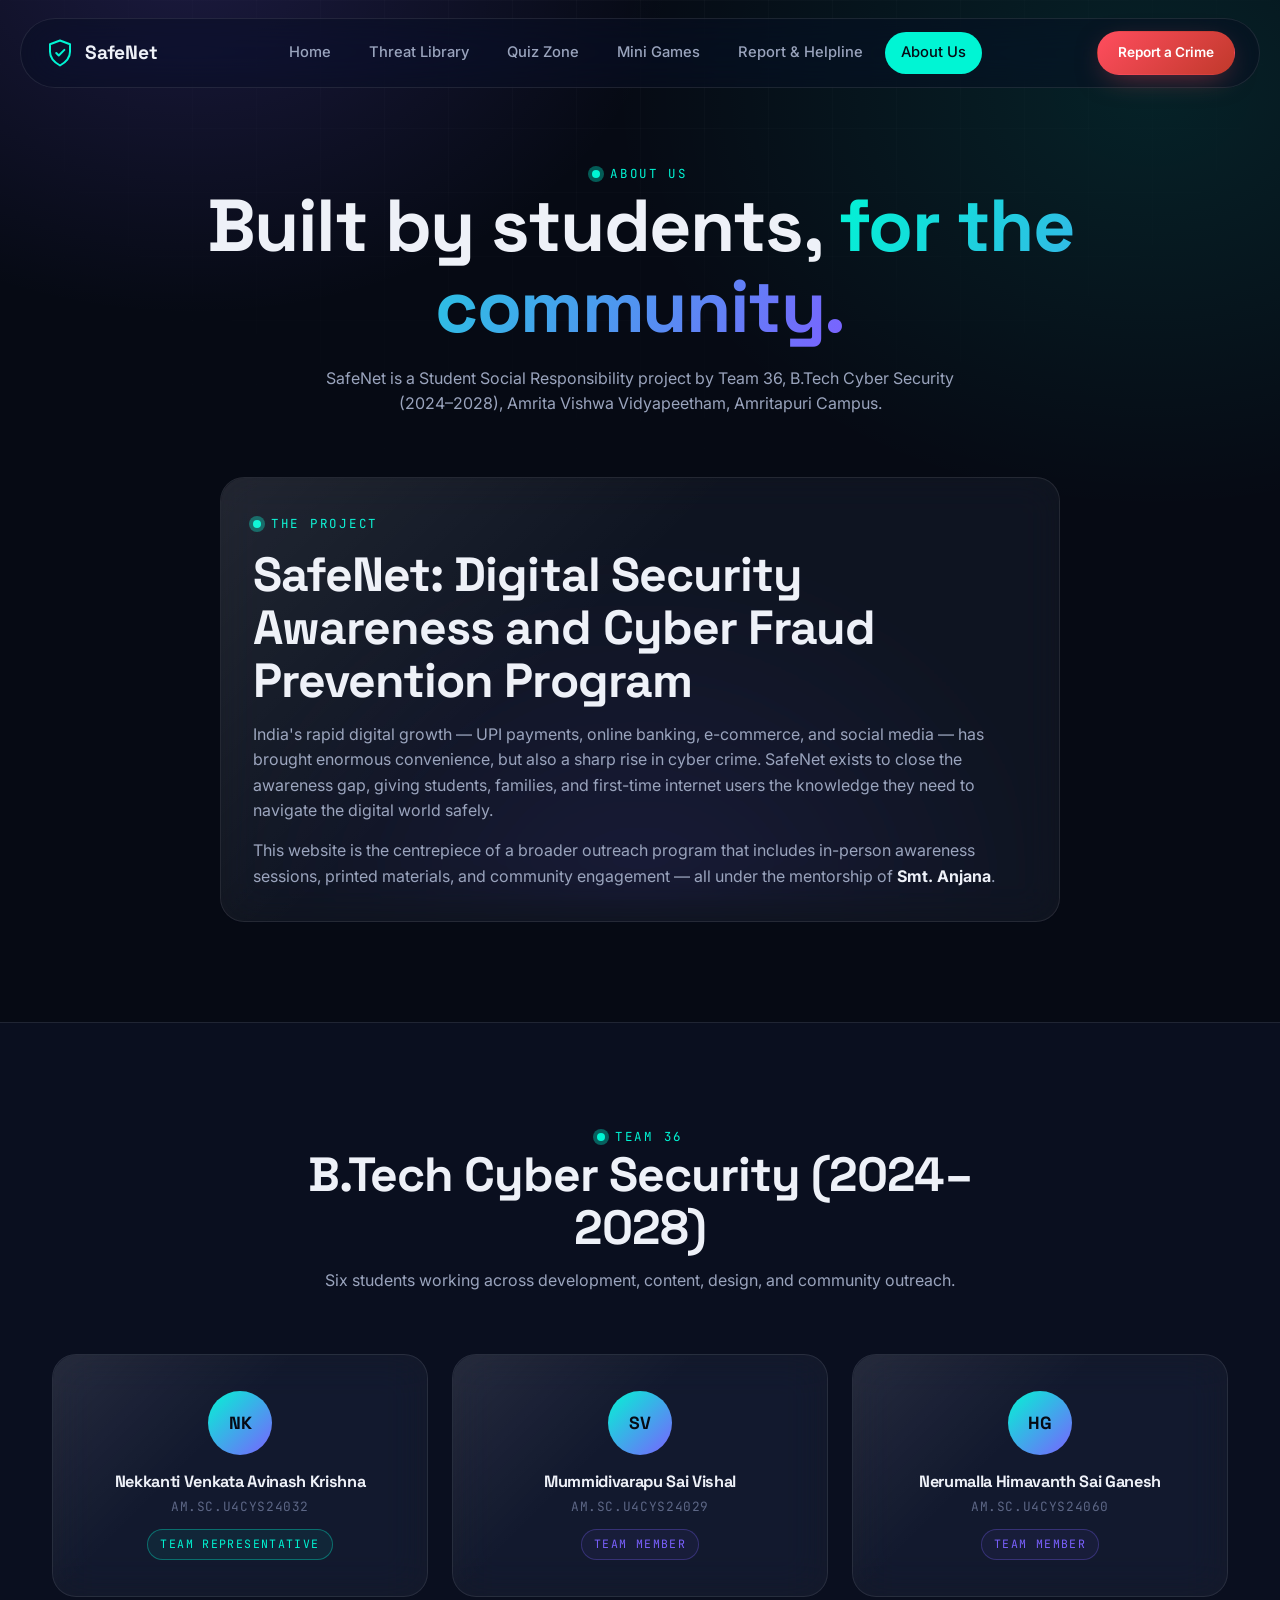
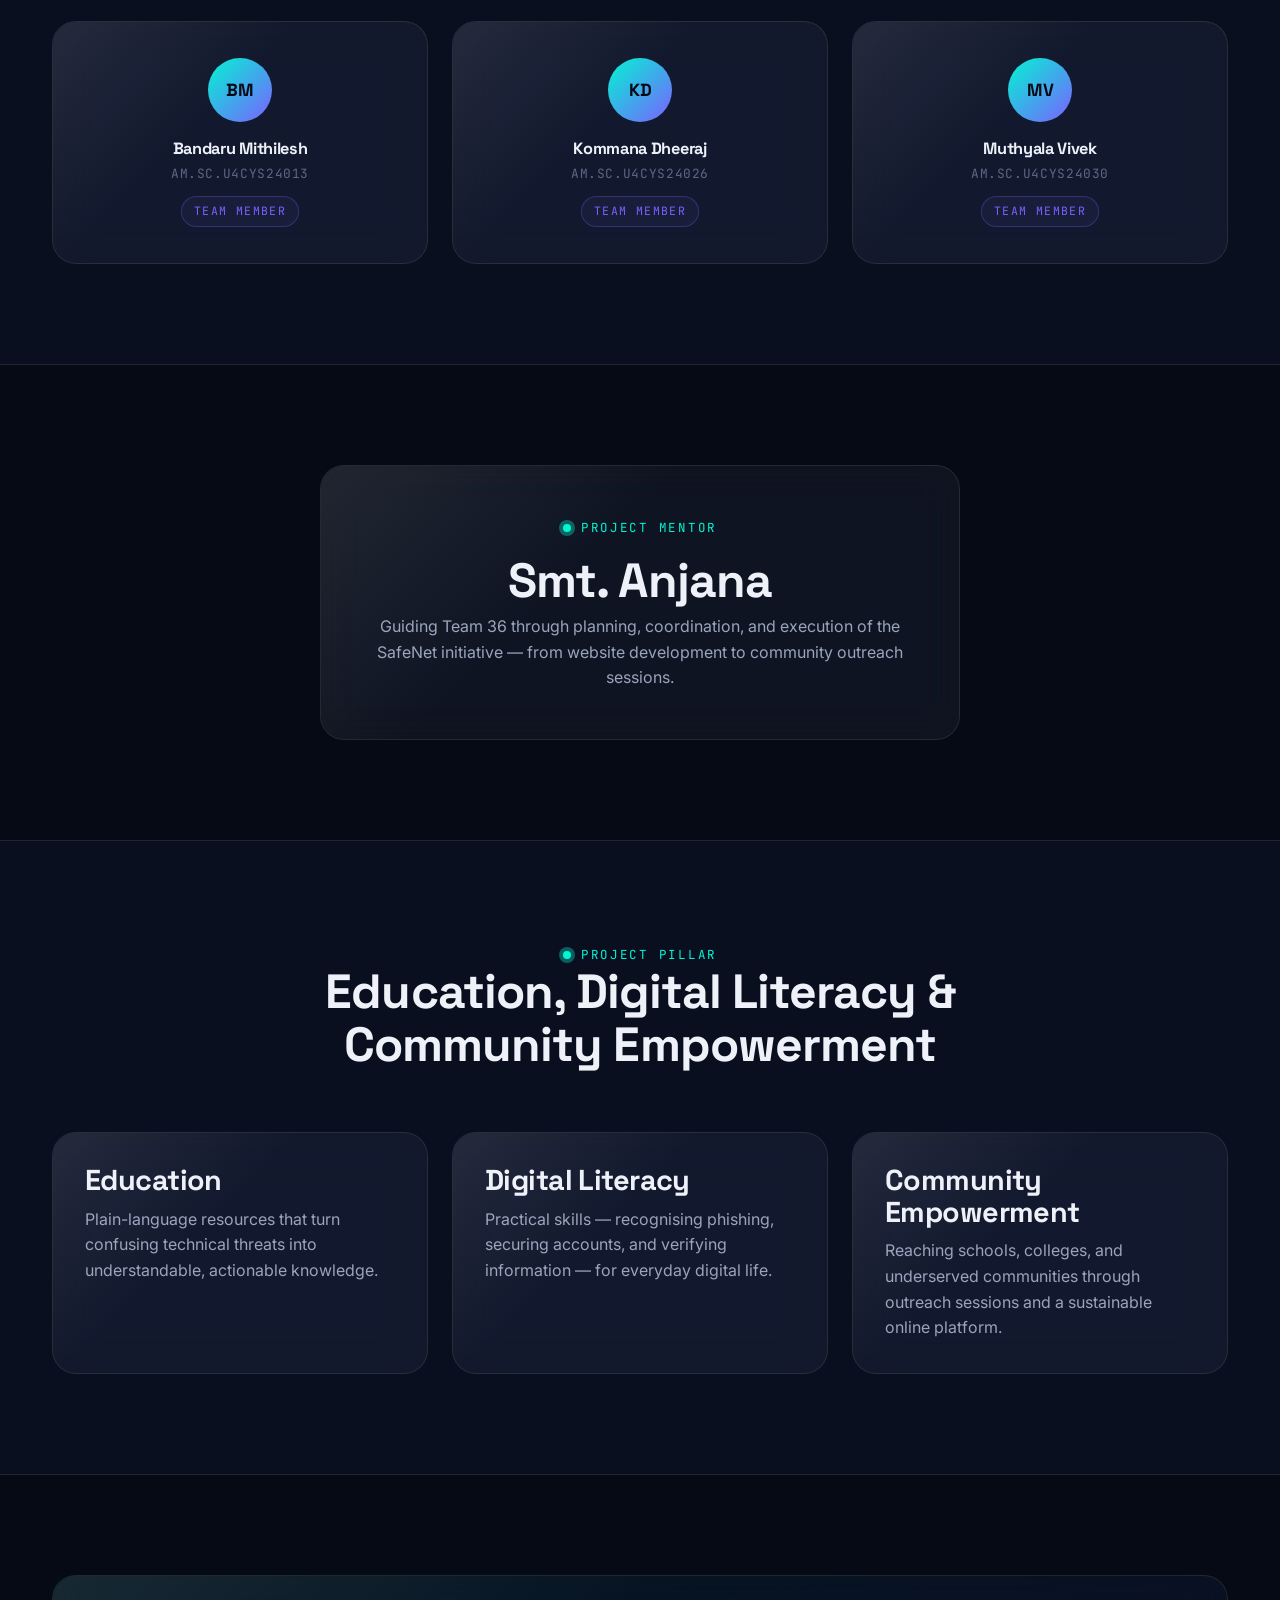
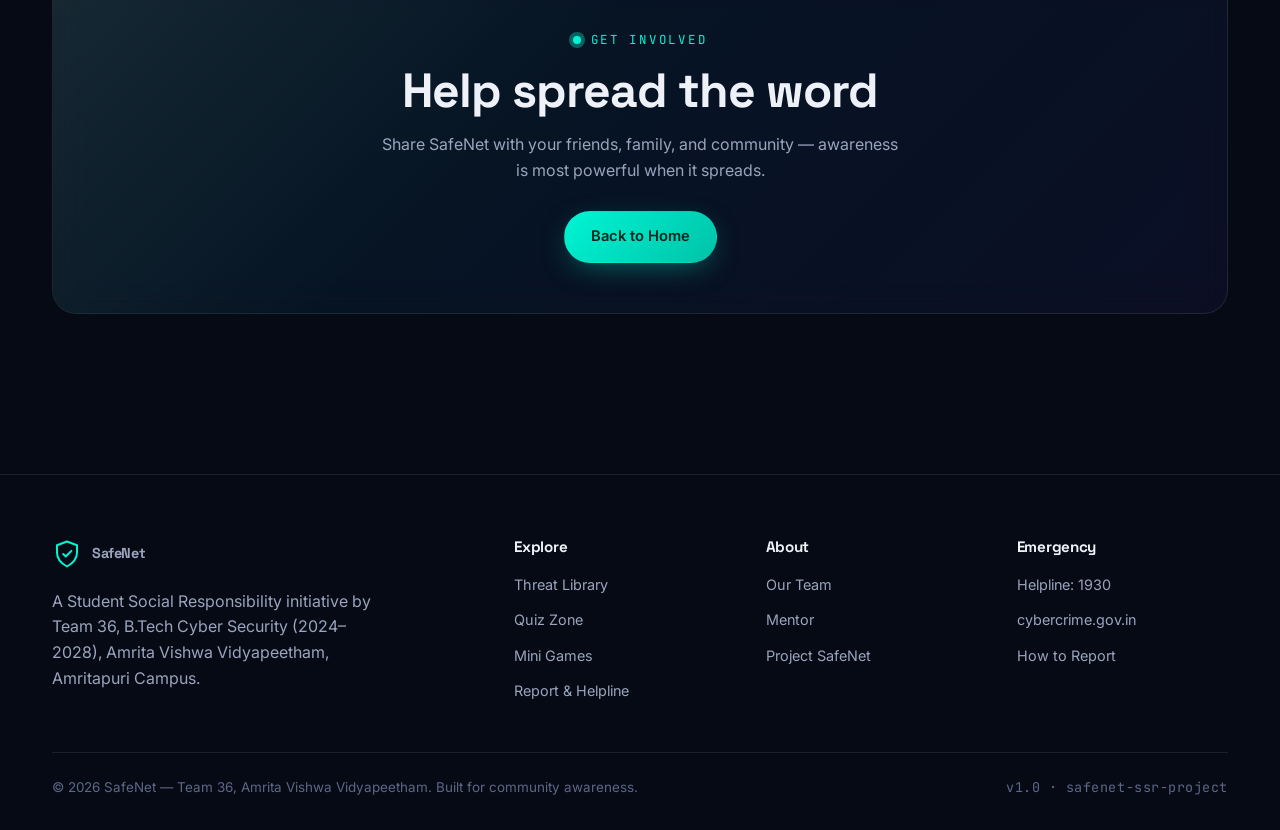
==== about.html @ ca253877 "Initial SafeNet website" ====
<!DOCTYPE html>
<html lang="en">
<head>
<meta charset="UTF-8">
<meta name="viewport" content="width=device-width, initial-scale=1.0">
<title>About Us — SafeNet</title>
<meta name="description" content="Meet Team 36 — B.Tech Cyber Security students at Amrita Vishwa Vidyapeetham, Amritapuri, behind the SafeNet digital security awareness project.">
<link rel="preconnect" href="https://fonts.googleapis.com">
<link rel="preconnect" href="https://fonts.gstatic.com" crossorigin>
<link href="https://fonts.googleapis.com/css2?family=Space+Grotesk:wght@500;700&family=Inter:wght@400;500;600;700&family=JetBrains+Mono:wght@400;500&display=swap" rel="stylesheet">
<link rel="stylesheet" href="css/style.css">
<link rel="stylesheet" href="css/about.css">
</head>
<body>
<div class="ambient-bg"></div>

<header class="navbar">
  <div class="nav-inner">
    <a href="index.html" class="nav-brand">
      <span class="shield">
        <svg viewBox="0 0 24 24" fill="none" xmlns="http://www.w3.org/2000/svg">
          <path d="M12 2L4 5V11C4 16 7.5 19.5 12 22C16.5 19.5 20 16 20 11V5L12 2Z" stroke="#00f5d4" stroke-width="1.6" stroke-linejoin="round"/>
          <path d="M9 12L11 14L15.5 9.5" stroke="#00f5d4" stroke-width="1.6" stroke-linecap="round" stroke-linejoin="round"/>
        </svg>
      </span>
      SafeNet
    </a>
    <nav class="nav-links">
      <a href="index.html">Home</a>
      <a href="learn.html">Threat Library</a>
      <a href="quiz.html">Quiz Zone</a>
      <a href="games.html">Mini Games</a>
      <a href="report.html">Report &amp; Helpline</a>
      <a href="about.html" class="active">About Us</a>
    </nav>
    <div class="nav-cta">
      <a href="report.html" class="btn btn-danger" style="padding:10px 20px; font-size:0.85rem;">Report a Crime</a>
      <button class="nav-toggle" aria-label="Toggle navigation">☰</button>
    </div>
  </div>
</header>

<section class="page-header">
  <div class="container">
    <span class="eyebrow">About Us</span>
    <h1>Built by students, <span class="gradient-text">for the community.</span></h1>
    <p>SafeNet is a Student Social Responsibility project by Team 36, B.Tech Cyber Security (2024–2028), Amrita Vishwa Vidyapeetham, Amritapuri Campus.</p>
  </div>
</section>

<!-- ===================== PROJECT OVERVIEW ===================== -->
<section class="section" id="project" style="padding-top:0;">
  <div class="container">
    <div class="glass card reveal" style="max-width:840px; margin:0 auto;">
      <span class="eyebrow">The project</span>
      <h2 style="margin:14px 0;">SafeNet: Digital Security Awareness and Cyber Fraud Prevention Program</h2>
      <p>India's rapid digital growth — UPI payments, online banking, e-commerce, and social media — has brought enormous convenience, but also a sharp rise in cyber crime. SafeNet exists to close the awareness gap, giving students, families, and first-time internet users the knowledge they need to navigate the digital world safely.</p>
      <p style="margin-top:14px;">This website is the centrepiece of a broader outreach program that includes in-person awareness sessions, printed materials, and community engagement — all under the mentorship of <strong style="color:var(--text-primary);">Smt. Anjana</strong>.</p>
    </div>
  </div>
</section>

<!-- ===================== TEAM GRID ===================== -->
<section class="section" style="background:var(--bg-elevated); border-top:1px solid var(--glass-border); border-bottom:1px solid var(--glass-border);">
  <div class="container">
    <div class="section-head reveal">
      <span class="eyebrow">Team 36</span>
      <h2>B.Tech Cyber Security (2024–2028)</h2>
      <p>Six students working across development, content, design, and community outreach.</p>
    </div>

    <div class="grid grid-3">
      <div class="glass card team-card reveal">
        <div class="team-avatar">NK</div>
        <h3>Nekkanti Venkata Avinash Krishna</h3>
        <div class="team-id mono">AM.SC.U4CYS24032</div>
        <div class="tag tag-teal" style="margin-top:12px;">Team Representative</div>
      </div>
      <div class="glass card team-card reveal">
        <div class="team-avatar">SV</div>
        <h3>Mummidivarapu Sai Vishal</h3>
        <div class="team-id mono">AM.SC.U4CYS24029</div>
        <div class="tag tag-violet" style="margin-top:12px;">Team Member</div>
      </div>
      <div class="glass card team-card reveal">
        <div class="team-avatar">HG</div>
        <h3>Nerumalla Himavanth Sai Ganesh</h3>
        <div class="team-id mono">AM.SC.U4CYS24060</div>
        <div class="tag tag-violet" style="margin-top:12px;">Team Member</div>
      </div>
      <div class="glass card team-card reveal">
        <div class="team-avatar">BM</div>
        <h3>Bandaru Mithilesh</h3>
        <div class="team-id mono">AM.SC.U4CYS24013</div>
        <div class="tag tag-violet" style="margin-top:12px;">Team Member</div>
      </div>
      <div class="glass card team-card reveal">
        <div class="team-avatar">KD</div>
        <h3>Kommana Dheeraj</h3>
        <div class="team-id mono">AM.SC.U4CYS24026</div>
        <div class="tag tag-violet" style="margin-top:12px;">Team Member</div>
      </div>
      <div class="glass card team-card reveal">
        <div class="team-avatar">MV</div>
        <h3>Muthyala Vivek</h3>
        <div class="team-id mono">AM.SC.U4CYS24030</div>
        <div class="tag tag-violet" style="margin-top:12px;">Team Member</div>
      </div>
    </div>
  </div>
</section>

<!-- ===================== MENTOR ===================== -->
<section class="section" id="mentor">
  <div class="container">
    <div class="glass card reveal" style="max-width:640px; margin:0 auto; text-align:center; padding:48px;">
      <span class="eyebrow">Project Mentor</span>
      <h2 style="margin:16px 0 6px;">Smt. Anjana</h2>
      <p>Guiding Team 36 through planning, coordination, and execution of the SafeNet initiative — from website development to community outreach sessions.</p>
    </div>
  </div>
</section>

<!-- ===================== PILLAR ===================== -->
<section class="section" style="background:var(--bg-elevated); border-top:1px solid var(--glass-border); border-bottom:1px solid var(--glass-border);">
  <div class="container">
    <div class="section-head reveal">
      <span class="eyebrow">Project pillar</span>
      <h2>Education, Digital Literacy &amp; Community Empowerment</h2>
    </div>
    <div class="grid grid-3">
      <div class="glass card reveal">
        <h3 style="margin-bottom:10px;">Education</h3>
        <p>Plain-language resources that turn confusing technical threats into understandable, actionable knowledge.</p>
      </div>
      <div class="glass card reveal">
        <h3 style="margin-bottom:10px;">Digital Literacy</h3>
        <p>Practical skills — recognising phishing, securing accounts, and verifying information — for everyday digital life.</p>
      </div>
      <div class="glass card reveal">
        <h3 style="margin-bottom:10px;">Community Empowerment</h3>
        <p>Reaching schools, colleges, and underserved communities through outreach sessions and a sustainable online platform.</p>
      </div>
    </div>
  </div>
</section>

<section class="section">
  <div class="container">
    <div class="glass reveal" style="padding:50px; text-align:center; background:linear-gradient(135deg, rgba(0,245,212,0.06), rgba(123,97,255,0.06));">
      <span class="eyebrow">Get involved</span>
      <h2 style="margin:14px 0;">Help spread the word</h2>
      <p style="max-width:520px; margin:0 auto 28px;">Share SafeNet with your friends, family, and community — awareness is most powerful when it spreads.</p>
      <a href="index.html" class="btn btn-primary">Back to Home</a>
    </div>
  </div>
</section>

<footer class="footer">
  <div class="container">
    <div class="footer-grid">
      <div>
        <a href="index.html" class="nav-brand" style="margin-bottom:14px; display:inline-flex;">
          <span class="shield">
            <svg viewBox="0 0 24 24" fill="none" xmlns="http://www.w3.org/2000/svg">
              <path d="M12 2L4 5V11C4 16 7.5 19.5 12 22C16.5 19.5 20 16 20 11V5L12 2Z" stroke="#00f5d4" stroke-width="1.6" stroke-linejoin="round"/>
              <path d="M9 12L11 14L15.5 9.5" stroke="#00f5d4" stroke-width="1.6" stroke-linecap="round" stroke-linejoin="round"/>
            </svg>
          </span>
          SafeNet
        </a>
        <p style="max-width:340px; margin-top:6px;">A Student Social Responsibility initiative by Team 36, B.Tech Cyber Security (2024–2028), Amrita Vishwa Vidyapeetham, Amritapuri Campus.</p>
      </div>
      <div>
        <h4>Explore</h4>
        <ul>
          <li><a href="learn.html">Threat Library</a></li>
          <li><a href="quiz.html">Quiz Zone</a></li>
          <li><a href="games.html">Mini Games</a></li>
          <li><a href="report.html">Report &amp; Helpline</a></li>
        </ul>
      </div>
      <div>
        <h4>About</h4>
        <ul>
          <li><a href="about.html">Our Team</a></li>
          <li><a href="about.html#mentor">Mentor</a></li>
          <li><a href="about.html#project">Project SafeNet</a></li>
        </ul>
      </div>
      <div>
        <h4>Emergency</h4>
        <ul>
          <li><a href="report.html">Helpline: 1930</a></li>
          <li><a href="https://cybercrime.gov.in" target="_blank" rel="noopener">cybercrime.gov.in</a></li>
          <li><a href="report.html#steps">How to Report</a></li>
        </ul>
      </div>
    </div>
    <div class="footer-bottom">
      <span>© 2026 SafeNet — Team 36, Amrita Vishwa Vidyapeetham. Built for community awareness.</span>
      <span class="mono">v1.0 · safenet-ssr-project</span>
    </div>
  </div>
</footer>

<script src="js/main.js"></script>
</body>
</html>
---- css/style.css ----
/* ===================================================================
   SafeNet — Core Design System
   Palette: Deep Space Navy / Cyber Teal / Electric Violet / Amber / Danger Red
   Type: Space Grotesk (display) + Inter (body) + JetBrains Mono (data)
   =================================================================== */

:root {
  /* Color tokens */
  --bg-base: #060a14;
  --bg-elevated: #0a0f1f;
  --bg-panel: #0d1326;
  --teal: #00f5d4;
  --teal-dim: #00f5d459;
  --violet: #7b61ff;
  --violet-dim: #7b61ff4d;
  --amber: #ffb800;
  --danger: #ff4d5e;
  --danger-dim: #ff4d5e33;
  --text-primary: #eef1f8;
  --text-secondary: #9aa4bd;
  --text-muted: #5d6786;

  /* Glass surfaces */
  --glass-bg: rgba(255, 255, 255, 0.045);
  --glass-bg-hover: rgba(255, 255, 255, 0.08);
  --glass-border: rgba(255, 255, 255, 0.09);
  --glass-border-bright: rgba(0, 245, 212, 0.35);

  /* Typography */
  --font-display: 'Space Grotesk', sans-serif;
  --font-body: 'Inter', sans-serif;
  --font-mono: 'JetBrains Mono', monospace;

  /* Layout */
  --container: 1240px;
  --radius-lg: 24px;
  --radius-md: 16px;
  --radius-sm: 10px;

  /* Motion */
  --ease: cubic-bezier(0.16, 1, 0.3, 1);
}

@media (prefers-reduced-motion: reduce) {
  *, *::before, *::after {
    animation-duration: 0.01ms !important;
    transition-duration: 0.01ms !important;
    scroll-behavior: auto !important;
  }
}

* { margin: 0; padding: 0; box-sizing: border-box; }

html { scroll-behavior: smooth; }

body {
  background: var(--bg-base);
  color: var(--text-primary);
  font-family: var(--font-body);
  line-height: 1.6;
  -webkit-font-smoothing: antialiased;
  overflow-x: hidden;
}

/* Ambient grid + glow background, fixed across all pages */
.ambient-bg {
  position: fixed;
  inset: 0;
  z-index: -2;
  background:
    radial-gradient(ellipse 800px 600px at 15% -5%, rgba(123, 97, 255, 0.18), transparent 60%),
    radial-gradient(ellipse 900px 700px at 90% 10%, rgba(0, 245, 212, 0.10), transparent 60%),
    radial-gradient(ellipse 700px 600px at 50% 100%, rgba(123, 97, 255, 0.08), transparent 60%),
    var(--bg-base);
}

.ambient-bg::before {
  content: '';
  position: absolute;
  inset: 0;
  background-image:
    linear-gradient(rgba(255,255,255,0.025) 1px, transparent 1px),
    linear-gradient(90deg, rgba(255,255,255,0.025) 1px, transparent 1px);
  background-size: 64px 64px;
  mask-image: radial-gradient(ellipse 1200px 800px at 50% 0%, black 0%, transparent 70%);
}

/* ===================== Typography ===================== */
h1, h2, h3, h4, .display {
  font-family: var(--font-display);
  font-weight: 700;
  letter-spacing: -0.02em;
  line-height: 1.1;
  color: var(--text-primary);
}

h1 { font-size: clamp(2.6rem, 6vw, 4.6rem); }
h2 { font-size: clamp(2rem, 4.2vw, 3rem); }
h3 { font-size: clamp(1.3rem, 2.4vw, 1.8rem); }

p { color: var(--text-secondary); }

.mono {
  font-family: var(--font-mono);
  letter-spacing: 0.04em;
}

.eyebrow {
  font-family: var(--font-mono);
  font-size: 0.78rem;
  letter-spacing: 0.22em;
  text-transform: uppercase;
  color: var(--teal);
  display: inline-flex;
  align-items: center;
  gap: 10px;
}

.eyebrow::before {
  content: '';
  width: 8px;
  height: 8px;
  border-radius: 50%;
  background: var(--teal);
  box-shadow: 0 0 0 4px var(--teal-dim);
}

.gradient-text {
  background: linear-gradient(120deg, var(--teal) 0%, var(--violet) 100%);
  -webkit-background-clip: text;
  background-clip: text;
  -webkit-text-fill-color: transparent;
}

a { color: var(--teal); text-decoration: none; }

/* ===================== Layout helpers ===================== */
.container {
  max-width: var(--container);
  margin: 0 auto;
  padding: 0 32px;
}

.section {
  padding: 100px 0;
  position: relative;
}

@media (max-width: 768px) {
  .section { padding: 64px 0; }
  .container { padding: 0 20px; }
}

/* ===================== Glass Island (signature element) ===================== */
.glass {
  background: var(--glass-bg);
  border: 1px solid var(--glass-border);
  border-radius: var(--radius-lg);
  backdrop-filter: blur(20px) saturate(140%);
  -webkit-backdrop-filter: blur(20px) saturate(140%);
  position: relative;
  transition: border-color 0.4s var(--ease), transform 0.4s var(--ease), box-shadow 0.4s var(--ease);
}

.glass::before {
  content: '';
  position: absolute;
  inset: 0;
  border-radius: inherit;
  background: linear-gradient(135deg, rgba(255,255,255,0.08), transparent 40%);
  pointer-events: none;
}

.glass-hover:hover {
  border-color: var(--glass-border-bright);
  transform: translateY(-4px);
  box-shadow: 0 20px 60px -20px rgba(0, 245, 212, 0.25);
}

/* ===================== Navigation ===================== */
.navbar {
  position: fixed;
  top: 0; left: 0; right: 0;
  z-index: 1000;
  padding: 18px 0;
}

.nav-inner {
  max-width: var(--container);
  margin: 0 auto;
  padding: 12px 24px;
  display: flex;
  align-items: center;
  justify-content: space-between;
  background: rgba(10, 15, 31, 0.55);
  border: 1px solid var(--glass-border);
  border-radius: 100px;
  backdrop-filter: blur(24px) saturate(160%);
  -webkit-backdrop-filter: blur(24px) saturate(160%);
}

.nav-brand {
  font-family: var(--font-display);
  font-weight: 700;
  font-size: 1.2rem;
  color: var(--text-primary);
  display: flex;
  align-items: center;
  gap: 10px;
  letter-spacing: -0.01em;
}

.nav-brand .shield {
  width: 30px;
  height: 30px;
  display: grid;
  place-items: center;
}

.nav-links {
  display: flex;
  gap: 6px;
  align-items: center;
}

.nav-links a {
  color: var(--text-secondary);
  font-size: 0.92rem;
  font-weight: 500;
  padding: 9px 16px;
  border-radius: 100px;
  transition: color 0.25s, background 0.25s;
}

.nav-links a:hover {
  color: var(--text-primary);
  background: var(--glass-bg-hover);
}

.nav-links a.active {
  color: var(--bg-base);
  background: var(--teal);
}

.nav-cta {
  display: flex;
  align-items: center;
  gap: 10px;
}

.nav-toggle {
  display: none;
  background: none;
  border: none;
  color: var(--text-primary);
  font-size: 1.5rem;
  cursor: pointer;
}

@media (max-width: 880px) {
  .nav-links { display: none; }
  .nav-toggle { display: block; }
  .nav-links.open {
    display: flex;
    flex-direction: column;
    position: absolute;
    top: 70px;
    left: 16px;
    right: 16px;
    background: rgba(10, 15, 31, 0.92);
    border: 1px solid var(--glass-border);
    border-radius: var(--radius-md);
    padding: 12px;
    backdrop-filter: blur(24px);
  }
  .nav-links.open a { width: 100%; text-align: left; }
}

/* ===================== Buttons ===================== */
.btn {
  display: inline-flex;
  align-items: center;
  gap: 8px;
  font-family: var(--font-body);
  font-weight: 600;
  font-size: 0.92rem;
  padding: 13px 26px;
  border-radius: 100px;
  border: 1px solid transparent;
  cursor: pointer;
  transition: transform 0.3s var(--ease), box-shadow 0.3s var(--ease), background 0.3s, border-color 0.3s;
  text-decoration: none;
}

.btn-primary {
  background: linear-gradient(135deg, var(--teal), #00c2a8);
  color: #03261f;
  box-shadow: 0 8px 30px -10px rgba(0, 245, 212, 0.5);
}

.btn-primary:hover {
  transform: translateY(-2px);
  box-shadow: 0 12px 36px -8px rgba(0, 245, 212, 0.65);
}

.btn-ghost {
  background: var(--glass-bg);
  border: 1px solid var(--glass-border);
  color: var(--text-primary);
}

.btn-ghost:hover {
  background: var(--glass-bg-hover);
  border-color: var(--glass-border-bright);
  transform: translateY(-2px);
}

.btn-danger {
  background: linear-gradient(135deg, var(--danger), #c0392b);
  color: #fff;
  box-shadow: 0 8px 30px -10px rgba(255, 77, 94, 0.55);
}

.btn-danger:hover {
  transform: translateY(-2px);
  box-shadow: 0 12px 36px -8px rgba(255, 77, 94, 0.7);
}

/* ===================== Cards / Pills / Tags ===================== */
.card {
  padding: 32px;
}

.tag {
  display: inline-flex;
  align-items: center;
  gap: 6px;
  font-family: var(--font-mono);
  font-size: 0.72rem;
  letter-spacing: 0.12em;
  text-transform: uppercase;
  padding: 5px 12px;
  border-radius: 100px;
  border: 1px solid var(--glass-border);
  color: var(--text-secondary);
}

.tag.tag-danger { color: var(--danger); border-color: var(--danger-dim); background: var(--danger-dim); }
.tag.tag-teal { color: var(--teal); border-color: var(--teal-dim); background: rgba(0,245,212,0.06); }
.tag.tag-violet { color: var(--violet); border-color: var(--violet-dim); background: rgba(123,97,255,0.06); }
.tag.tag-amber { color: var(--amber); border-color: #ffb80059; background: rgba(255,184,0,0.06); }

/* ===================== Grid helpers ===================== */
.grid {
  display: grid;
  gap: 24px;
}

.grid-2 { grid-template-columns: repeat(2, 1fr); }
.grid-3 { grid-template-columns: repeat(3, 1fr); }
.grid-4 { grid-template-columns: repeat(4, 1fr); }

@media (max-width: 980px) {
  .grid-4 { grid-template-columns: repeat(2, 1fr); }
  .grid-3 { grid-template-columns: repeat(2, 1fr); }
}

@media (max-width: 640px) {
  .grid-2, .grid-3, .grid-4 { grid-template-columns: 1fr; }
}

/* ===================== Footer ===================== */
.footer {
  border-top: 1px solid var(--glass-border);
  padding: 64px 0 32px;
  margin-top: 60px;
}

.footer-grid {
  display: grid;
  grid-template-columns: 2fr 1fr 1fr 1fr;
  gap: 40px;
  margin-bottom: 48px;
}

.footer h4 {
  font-size: 0.95rem;
  margin-bottom: 16px;
  color: var(--text-primary);
}

.footer ul { list-style: none; display: flex; flex-direction: column; gap: 10px; }
.footer a { color: var(--text-secondary); font-size: 0.9rem; transition: color 0.2s; }
.footer a:hover { color: var(--teal); }

.footer-bottom {
  border-top: 1px solid var(--glass-border);
  padding-top: 24px;
  display: flex;
  justify-content: space-between;
  align-items: center;
  flex-wrap: wrap;
  gap: 12px;
  font-size: 0.84rem;
  color: var(--text-muted);
}

@media (max-width: 880px) {
  .footer-grid { grid-template-columns: 1fr 1fr; }
}
@media (max-width: 560px) {
  .footer-grid { grid-template-columns: 1fr; }
}

/* ===================== Scroll reveal ===================== */
.reveal {
  opacity: 0;
  transform: translateY(24px);
  transition: opacity 0.8s var(--ease), transform 0.8s var(--ease);
}
.reveal.is-visible {
  opacity: 1;
  transform: translateY(0);
}

/* ===================== Page header (sub-pages) ===================== */
.page-header {
  padding: 160px 0 60px;
  text-align: center;
}

.page-header p {
  max-width: 640px;
  margin: 18px auto 0;
}

/* ===================== Scrollbar ===================== */
::-webkit-scrollbar { width: 10px; }
::-webkit-scrollbar-track { background: var(--bg-base); }
::-webkit-scrollbar-thumb { background: #1a2238; border-radius: 10px; }
::-webkit-scrollbar-thumb:hover { background: var(--teal-dim); }

/* ===================== Misc ===================== */
.divider {
  height: 1px;
  background: linear-gradient(90deg, transparent, var(--glass-border), transparent);
  margin: 60px 0;
}

.section-head {
  text-align: center;
  max-width: 700px;
  margin: 0 auto 60px;
}

.section-head p { margin-top: 14px; }

.center { text-align: center; }

.dot-eyebrow {
  width: 8px;
  height: 8px;
  border-radius: 50%;
  display: inline-block;
}

.eyebrow .dot-eyebrow { margin-right: 2px; }
.eyebrow:has(.dot-eyebrow)::before { content: none; }
---- css/about.css ----
/* ===================================================================
   SafeNet — About / Team page styles
   =================================================================== */

.team-card {
  text-align: center;
  padding: 36px 24px;
}

.team-avatar {
  width: 64px;
  height: 64px;
  margin: 0 auto 18px;
  border-radius: 50%;
  background: linear-gradient(135deg, var(--teal), var(--violet));
  display: grid;
  place-items: center;
  font-family: var(--font-display);
  font-weight: 700;
  font-size: 1.1rem;
  color: var(--bg-base);
}

.team-card h3 {
  font-size: 1.02rem;
  margin-bottom: 6px;
}

.team-id {
  font-size: 0.8rem;
  color: var(--text-muted);
  letter-spacing: 0.05em;
}
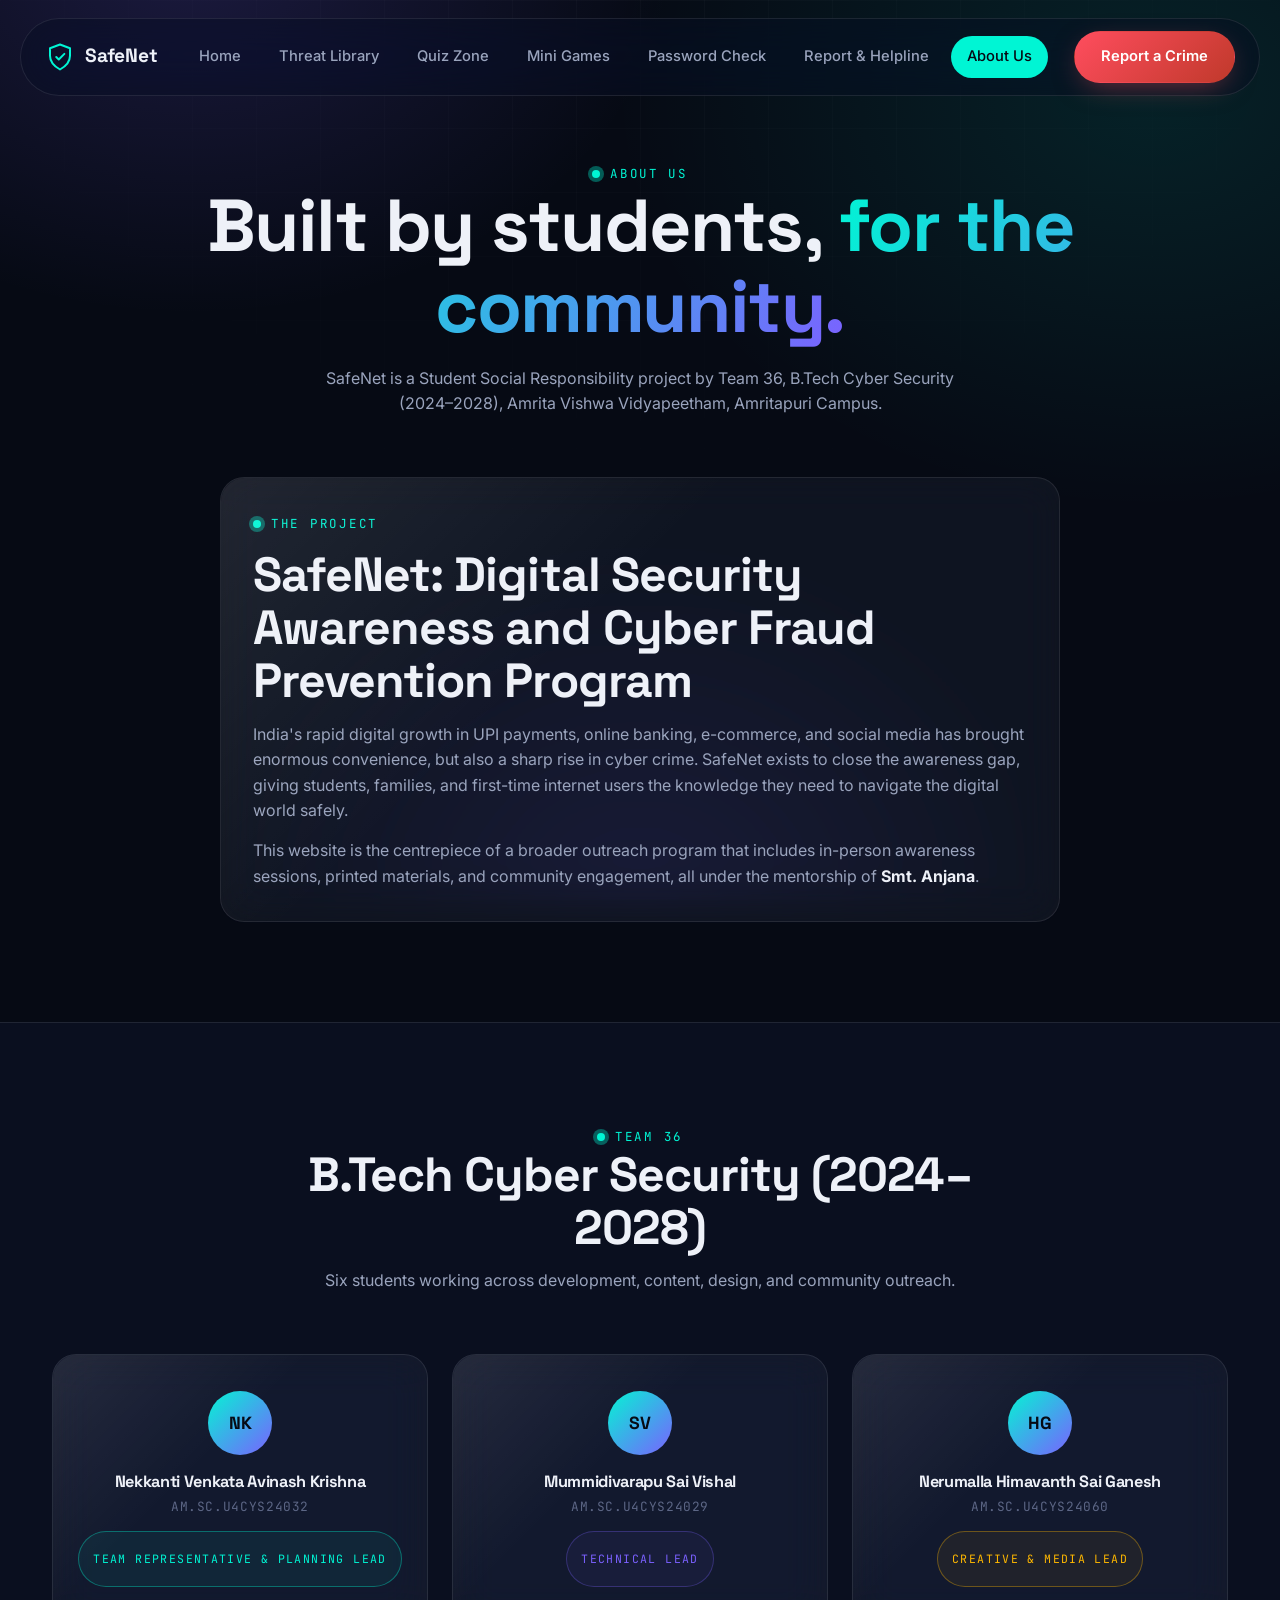
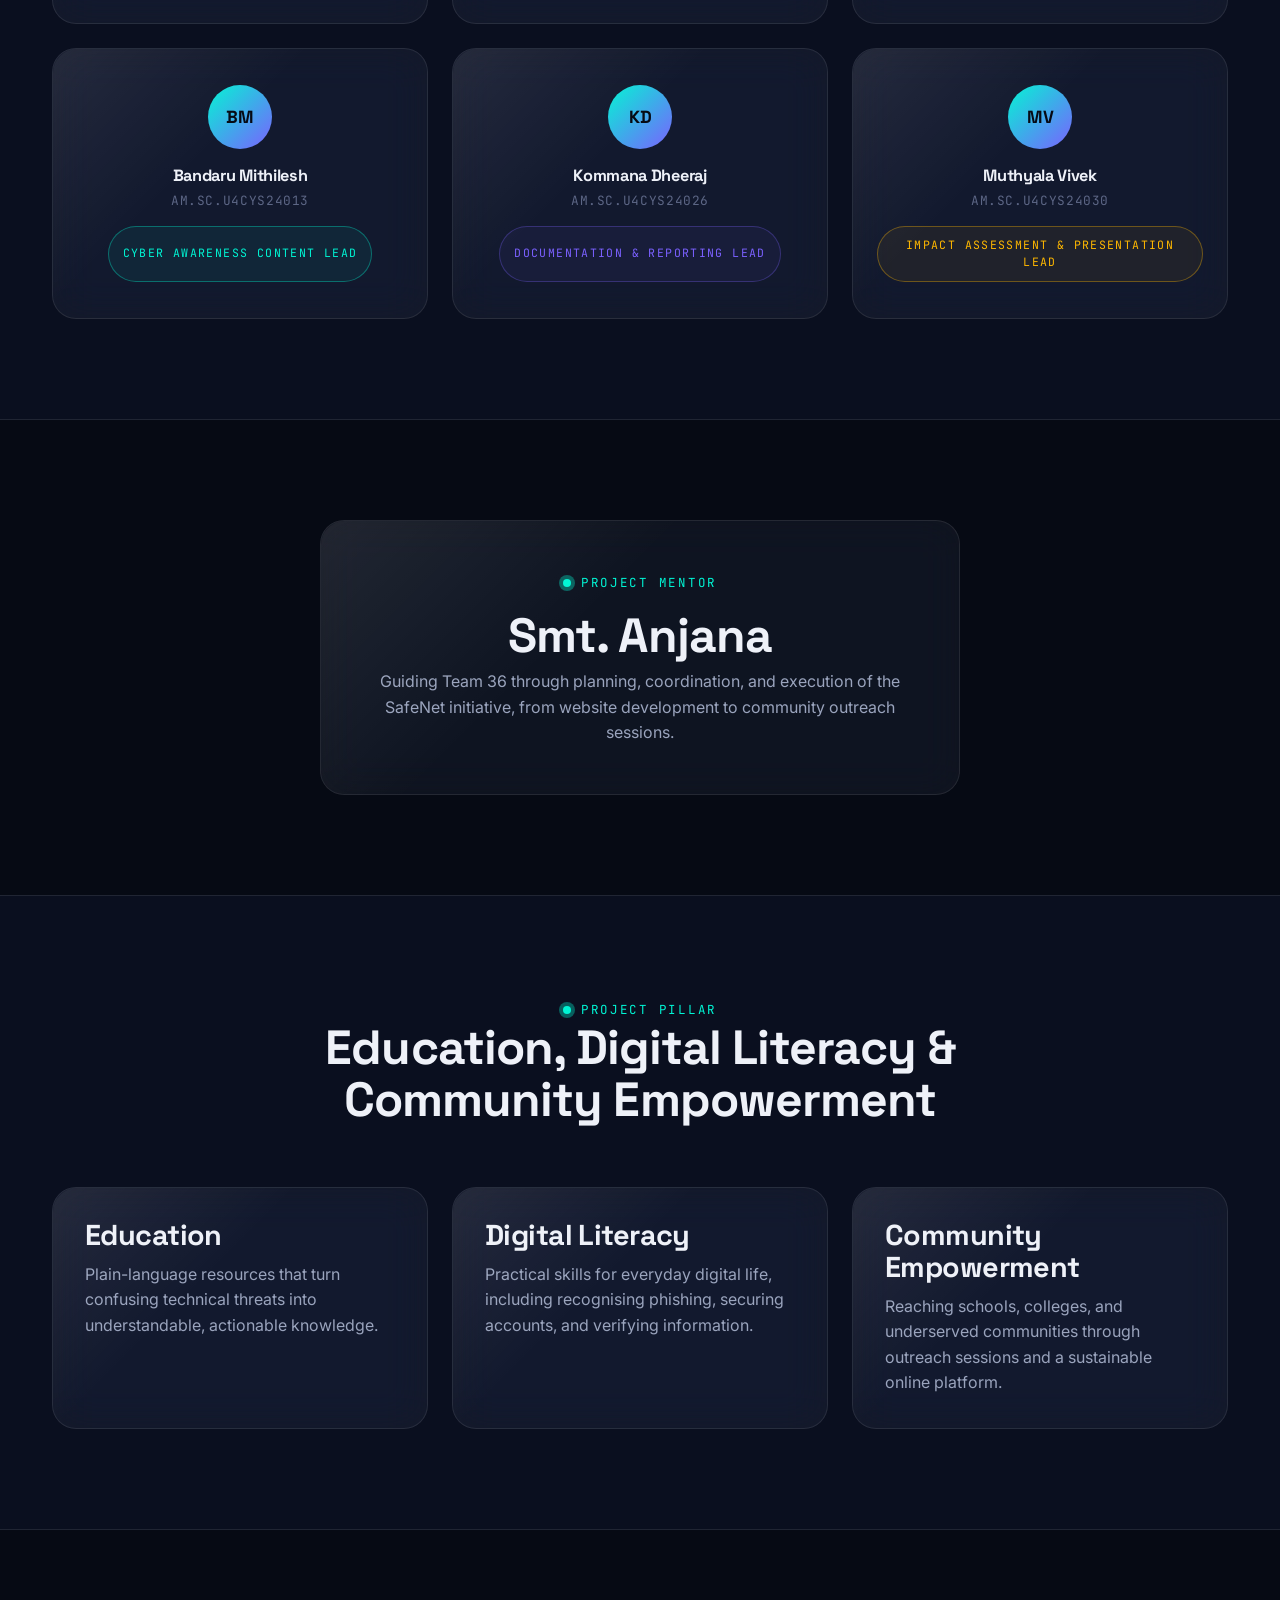
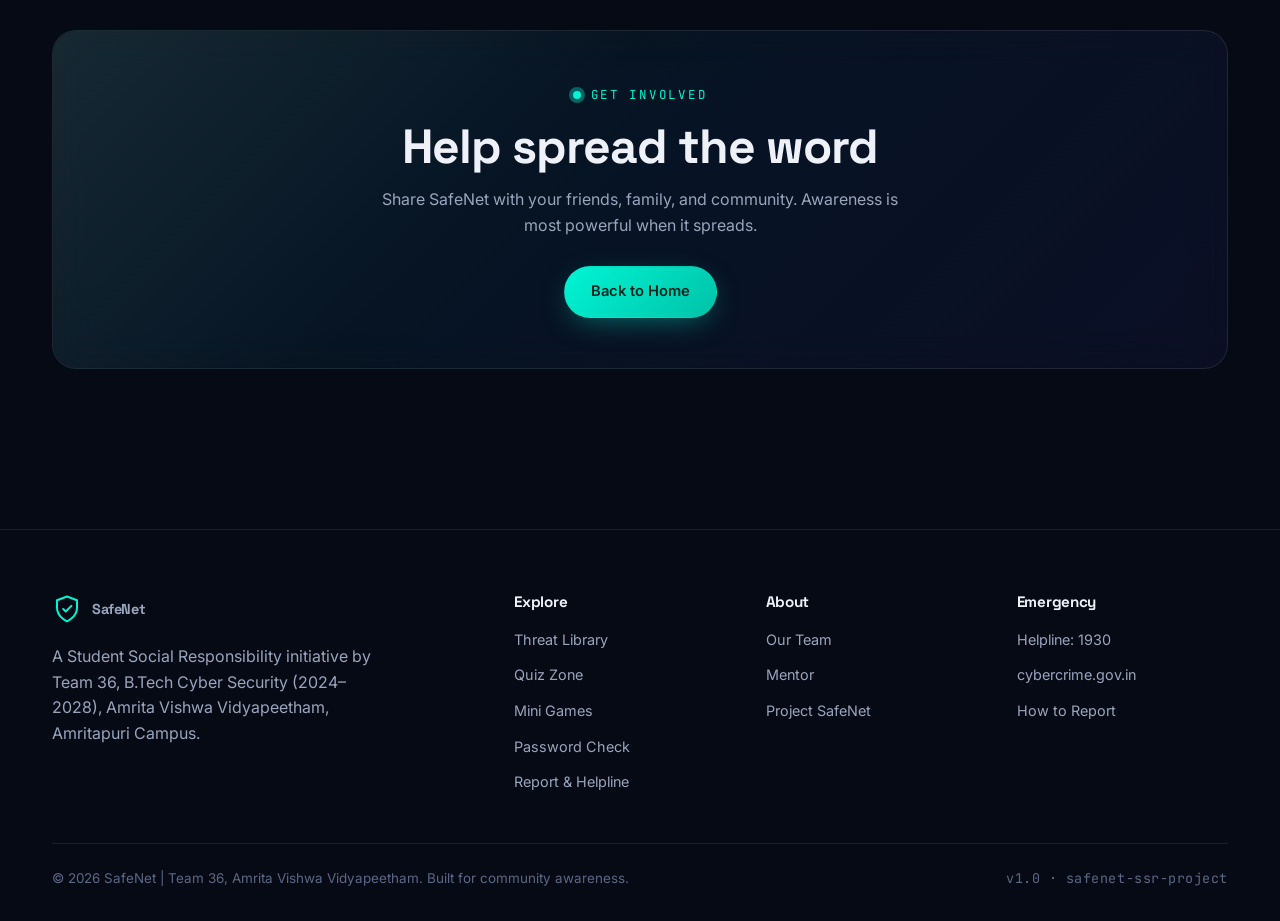
==== commit eeaa03e3: "Updated website content" ====
--- a/about.html
+++ b/about.html
@@ -3,8 +3,8 @@
 <head>
 <meta charset="UTF-8">
 <meta name="viewport" content="width=device-width, initial-scale=1.0">
-<title>About Us — SafeNet</title>
-<meta name="description" content="Meet Team 36 — B.Tech Cyber Security students at Amrita Vishwa Vidyapeetham, Amritapuri, behind the SafeNet digital security awareness project.">
+<title>About Us | SafeNet</title>
+<meta name="description" content="Meet Team 36, B.Tech Cyber Security students at Amrita Vishwa Vidyapeetham, Amritapuri, behind the SafeNet digital security awareness project.">
 <link rel="preconnect" href="https://fonts.googleapis.com">
 <link rel="preconnect" href="https://fonts.gstatic.com" crossorigin>
 <link href="https://fonts.googleapis.com/css2?family=Space+Grotesk:wght@500;700&family=Inter:wght@400;500;600;700&family=JetBrains+Mono:wght@400;500&display=swap" rel="stylesheet">
@@ -30,11 +30,12 @@
       <a href="learn.html">Threat Library</a>
       <a href="quiz.html">Quiz Zone</a>
       <a href="games.html">Mini Games</a>
+      <a href="password.html">Password Check</a>
       <a href="report.html">Report &amp; Helpline</a>
       <a href="about.html" class="active">About Us</a>
     </nav>
     <div class="nav-cta">
-      <a href="report.html" class="btn btn-danger" style="padding:10px 20px; font-size:0.85rem;">Report a Crime</a>
+      <a href="report.html" class="btn btn-danger nav-report-btn">Report a Crime</a>
       <button class="nav-toggle" aria-label="Toggle navigation">☰</button>
     </div>
   </div>
@@ -54,8 +55,8 @@
     <div class="glass card reveal" style="max-width:840px; margin:0 auto;">
       <span class="eyebrow">The project</span>
       <h2 style="margin:14px 0;">SafeNet: Digital Security Awareness and Cyber Fraud Prevention Program</h2>
-      <p>India's rapid digital growth — UPI payments, online banking, e-commerce, and social media — has brought enormous convenience, but also a sharp rise in cyber crime. SafeNet exists to close the awareness gap, giving students, families, and first-time internet users the knowledge they need to navigate the digital world safely.</p>
-      <p style="margin-top:14px;">This website is the centrepiece of a broader outreach program that includes in-person awareness sessions, printed materials, and community engagement — all under the mentorship of <strong style="color:var(--text-primary);">Smt. Anjana</strong>.</p>
+      <p>India's rapid digital growth in UPI payments, online banking, e-commerce, and social media has brought enormous convenience, but also a sharp rise in cyber crime. SafeNet exists to close the awareness gap, giving students, families, and first-time internet users the knowledge they need to navigate the digital world safely.</p>
+      <p style="margin-top:14px;">This website is the centrepiece of a broader outreach program that includes in-person awareness sessions, printed materials, and community engagement, all under the mentorship of <strong style="color:var(--text-primary);">Smt. Anjana</strong>.</p>
     </div>
   </div>
 </section>
@@ -74,37 +75,37 @@
         <div class="team-avatar">NK</div>
         <h3>Nekkanti Venkata Avinash Krishna</h3>
         <div class="team-id mono">AM.SC.U4CYS24032</div>
-        <div class="tag tag-teal" style="margin-top:12px;">Team Representative</div>
+        <div class="tag tag-teal team-role">Team Representative &amp; Planning Lead</div>
       </div>
       <div class="glass card team-card reveal">
         <div class="team-avatar">SV</div>
         <h3>Mummidivarapu Sai Vishal</h3>
         <div class="team-id mono">AM.SC.U4CYS24029</div>
-        <div class="tag tag-violet" style="margin-top:12px;">Team Member</div>
+        <div class="tag tag-violet team-role">Technical Lead</div>
       </div>
       <div class="glass card team-card reveal">
         <div class="team-avatar">HG</div>
         <h3>Nerumalla Himavanth Sai Ganesh</h3>
         <div class="team-id mono">AM.SC.U4CYS24060</div>
-        <div class="tag tag-violet" style="margin-top:12px;">Team Member</div>
+        <div class="tag tag-amber team-role">Creative &amp; Media Lead</div>
       </div>
       <div class="glass card team-card reveal">
         <div class="team-avatar">BM</div>
         <h3>Bandaru Mithilesh</h3>
         <div class="team-id mono">AM.SC.U4CYS24013</div>
-        <div class="tag tag-violet" style="margin-top:12px;">Team Member</div>
+        <div class="tag tag-teal team-role">Cyber Awareness Content Lead</div>
       </div>
       <div class="glass card team-card reveal">
         <div class="team-avatar">KD</div>
         <h3>Kommana Dheeraj</h3>
         <div class="team-id mono">AM.SC.U4CYS24026</div>
-        <div class="tag tag-violet" style="margin-top:12px;">Team Member</div>
+        <div class="tag tag-violet team-role">Documentation &amp; Reporting Lead</div>
       </div>
       <div class="glass card team-card reveal">
         <div class="team-avatar">MV</div>
         <h3>Muthyala Vivek</h3>
         <div class="team-id mono">AM.SC.U4CYS24030</div>
-        <div class="tag tag-violet" style="margin-top:12px;">Team Member</div>
+        <div class="tag tag-amber team-role">Impact Assessment &amp; Presentation Lead</div>
       </div>
     </div>
   </div>
@@ -116,7 +117,7 @@
     <div class="glass card reveal" style="max-width:640px; margin:0 auto; text-align:center; padding:48px;">
       <span class="eyebrow">Project Mentor</span>
       <h2 style="margin:16px 0 6px;">Smt. Anjana</h2>
-      <p>Guiding Team 36 through planning, coordination, and execution of the SafeNet initiative — from website development to community outreach sessions.</p>
+      <p>Guiding Team 36 through planning, coordination, and execution of the SafeNet initiative, from website development to community outreach sessions.</p>
     </div>
   </div>
 </section>
@@ -135,7 +136,7 @@
       </div>
       <div class="glass card reveal">
         <h3 style="margin-bottom:10px;">Digital Literacy</h3>
-        <p>Practical skills — recognising phishing, securing accounts, and verifying information — for everyday digital life.</p>
+        <p>Practical skills for everyday digital life, including recognising phishing, securing accounts, and verifying information.</p>
       </div>
       <div class="glass card reveal">
         <h3 style="margin-bottom:10px;">Community Empowerment</h3>
@@ -147,10 +148,10 @@
 
 <section class="section">
   <div class="container">
-    <div class="glass reveal" style="padding:50px; text-align:center; background:linear-gradient(135deg, rgba(0,245,212,0.06), rgba(123,97,255,0.06));">
+    <div class="glass page-cta reveal">
       <span class="eyebrow">Get involved</span>
       <h2 style="margin:14px 0;">Help spread the word</h2>
-      <p style="max-width:520px; margin:0 auto 28px;">Share SafeNet with your friends, family, and community — awareness is most powerful when it spreads.</p>
+      <p style="max-width:520px; margin:0 auto 28px;">Share SafeNet with your friends, family, and community. Awareness is most powerful when it spreads.</p>
       <a href="index.html" class="btn btn-primary">Back to Home</a>
     </div>
   </div>
@@ -177,6 +178,7 @@
           <li><a href="learn.html">Threat Library</a></li>
           <li><a href="quiz.html">Quiz Zone</a></li>
           <li><a href="games.html">Mini Games</a></li>
+          <li><a href="password.html">Password Check</a></li>
           <li><a href="report.html">Report &amp; Helpline</a></li>
         </ul>
       </div>
@@ -198,7 +200,7 @@
       </div>
     </div>
     <div class="footer-bottom">
-      <span>© 2026 SafeNet — Team 36, Amrita Vishwa Vidyapeetham. Built for community awareness.</span>
+      <span>© 2026 SafeNet | Team 36, Amrita Vishwa Vidyapeetham. Built for community awareness.</span>
       <span class="mono">v1.0 · safenet-ssr-project</span>
     </div>
   </div>
--- a/css/style.css
+++ b/css/style.css
@@ -52,6 +52,7 @@
 * { margin: 0; padding: 0; box-sizing: border-box; }
 
 html { scroll-behavior: smooth; }
+html:focus-within { scroll-behavior: smooth; }
 
 body {
   background: var(--bg-base);
@@ -134,6 +135,18 @@
 
 a { color: var(--teal); text-decoration: none; }
 
+a,
+button,
+input,
+[tabindex] {
+  -webkit-tap-highlight-color: transparent;
+}
+
+:focus-visible {
+  outline: 2px solid var(--teal);
+  outline-offset: 3px;
+}
+
 /* ===================== Layout helpers ===================== */
 .container {
   max-width: var(--container);
@@ -183,12 +196,14 @@
   top: 0; left: 0; right: 0;
   z-index: 1000;
   padding: 18px 0;
+  transition: padding 0.25s var(--ease);
 }
 
 .nav-inner {
   max-width: var(--container);
   margin: 0 auto;
   padding: 12px 24px;
+  position: relative;
   display: flex;
   align-items: center;
   justify-content: space-between;
@@ -197,6 +212,17 @@
   border-radius: 100px;
   backdrop-filter: blur(24px) saturate(160%);
   -webkit-backdrop-filter: blur(24px) saturate(160%);
+  transition: background 0.25s var(--ease), border-color 0.25s var(--ease), box-shadow 0.25s var(--ease);
+}
+
+.navbar.scrolled {
+  padding: 12px 0;
+}
+
+.navbar.scrolled .nav-inner {
+  background: rgba(10, 15, 31, 0.78);
+  border-color: rgba(255, 255, 255, 0.12);
+  box-shadow: 0 16px 40px -28px rgba(0, 0, 0, 0.9);
 }
 
 .nav-brand {
@@ -248,29 +274,49 @@
   gap: 10px;
 }
 
+.nav-report-btn {
+  padding: 10px 20px;
+  font-size: 0.85rem;
+}
+
 .nav-toggle {
   display: none;
   background: none;
-  border: none;
-  color: var(--text-primary);
-  font-size: 1.5rem;
+  border: 1px solid transparent;
+  color: var(--text-primary);
+  font-size: 1.2rem;
+  width: 44px;
+  height: 44px;
+  border-radius: 50%;
   cursor: pointer;
-}
-
-@media (max-width: 880px) {
+  transition: background 0.2s, border-color 0.2s, transform 0.2s;
+}
+
+.nav-toggle:hover {
+  background: var(--glass-bg-hover);
+  border-color: var(--glass-border);
+}
+
+@media (max-width: 980px) {
+  .nav-inner {
+    padding: 10px 14px;
+    border-radius: 28px;
+  }
   .nav-links { display: none; }
   .nav-toggle { display: block; }
+  .nav-report-btn { display: none; }
   .nav-links.open {
     display: flex;
     flex-direction: column;
     position: absolute;
-    top: 70px;
-    left: 16px;
-    right: 16px;
+    top: calc(100% + 10px);
+    left: 0;
+    right: 0;
     background: rgba(10, 15, 31, 0.92);
     border: 1px solid var(--glass-border);
     border-radius: var(--radius-md);
     padding: 12px;
+    box-shadow: 0 18px 50px -30px rgba(0, 0, 0, 0.95);
     backdrop-filter: blur(24px);
   }
   .nav-links.open a { width: 100%; text-align: left; }
@@ -423,6 +469,31 @@
   transform: translateY(0);
 }
 
+.section-card {
+  padding: 40px;
+}
+
+.section-card-cta {
+  display: flex;
+  align-items: center;
+  justify-content: space-between;
+  gap: 30px;
+  flex-wrap: wrap;
+}
+
+.page-cta {
+  padding: 50px;
+  text-align: center;
+  background: linear-gradient(135deg, rgba(0,245,212,0.06), rgba(123,97,255,0.06));
+}
+
+@media (max-width: 768px) {
+  .section-card,
+  .page-cta {
+    padding: 28px;
+  }
+}
+
 /* ===================== Page header (sub-pages) ===================== */
 .page-header {
   padding: 160px 0 60px;
@@ -466,3 +537,14 @@
 
 .eyebrow .dot-eyebrow { margin-right: 2px; }
 .eyebrow:has(.dot-eyebrow)::before { content: none; }
+
+@supports not selector(:has(*)) {
+  .eyebrow.has-custom-dot::before { content: none; }
+}
+
+@media (prefers-reduced-motion: reduce) {
+  .reveal {
+    opacity: 1;
+    transform: none;
+  }
+}
--- a/css/about.css
+++ b/css/about.css
@@ -5,6 +5,10 @@
 .team-card {
   text-align: center;
   padding: 36px 24px;
+  min-height: 100%;
+  display: flex;
+  flex-direction: column;
+  align-items: center;
 }
 
 .team-avatar {
@@ -31,3 +35,20 @@
   color: var(--text-muted);
   letter-spacing: 0.05em;
 }
+
+.team-role {
+  margin-top: 14px;
+  justify-content: center;
+  text-align: center;
+  line-height: 1.45;
+  max-width: 100%;
+  white-space: normal;
+  min-height: 56px;
+  padding: 8px 14px;
+}
+
+@media (max-width: 640px) {
+  .team-role {
+    min-height: auto;
+  }
+}
